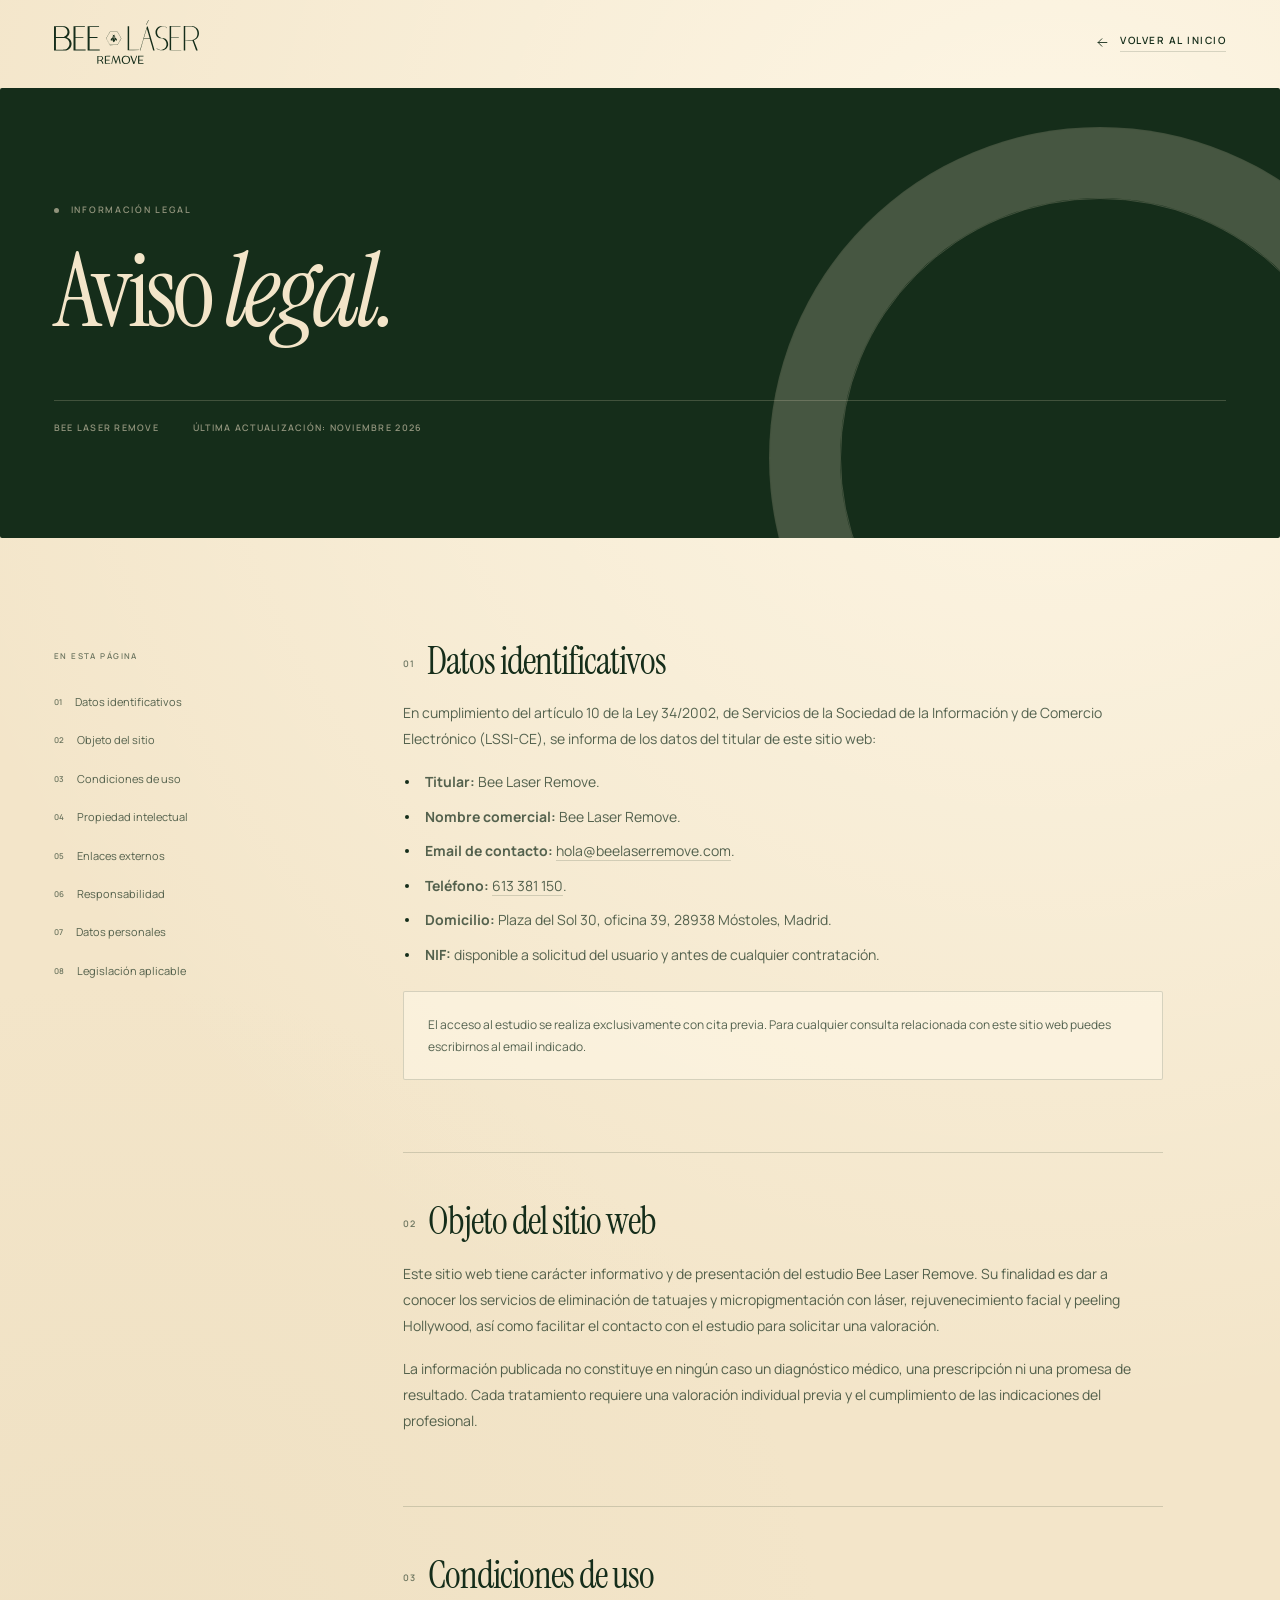
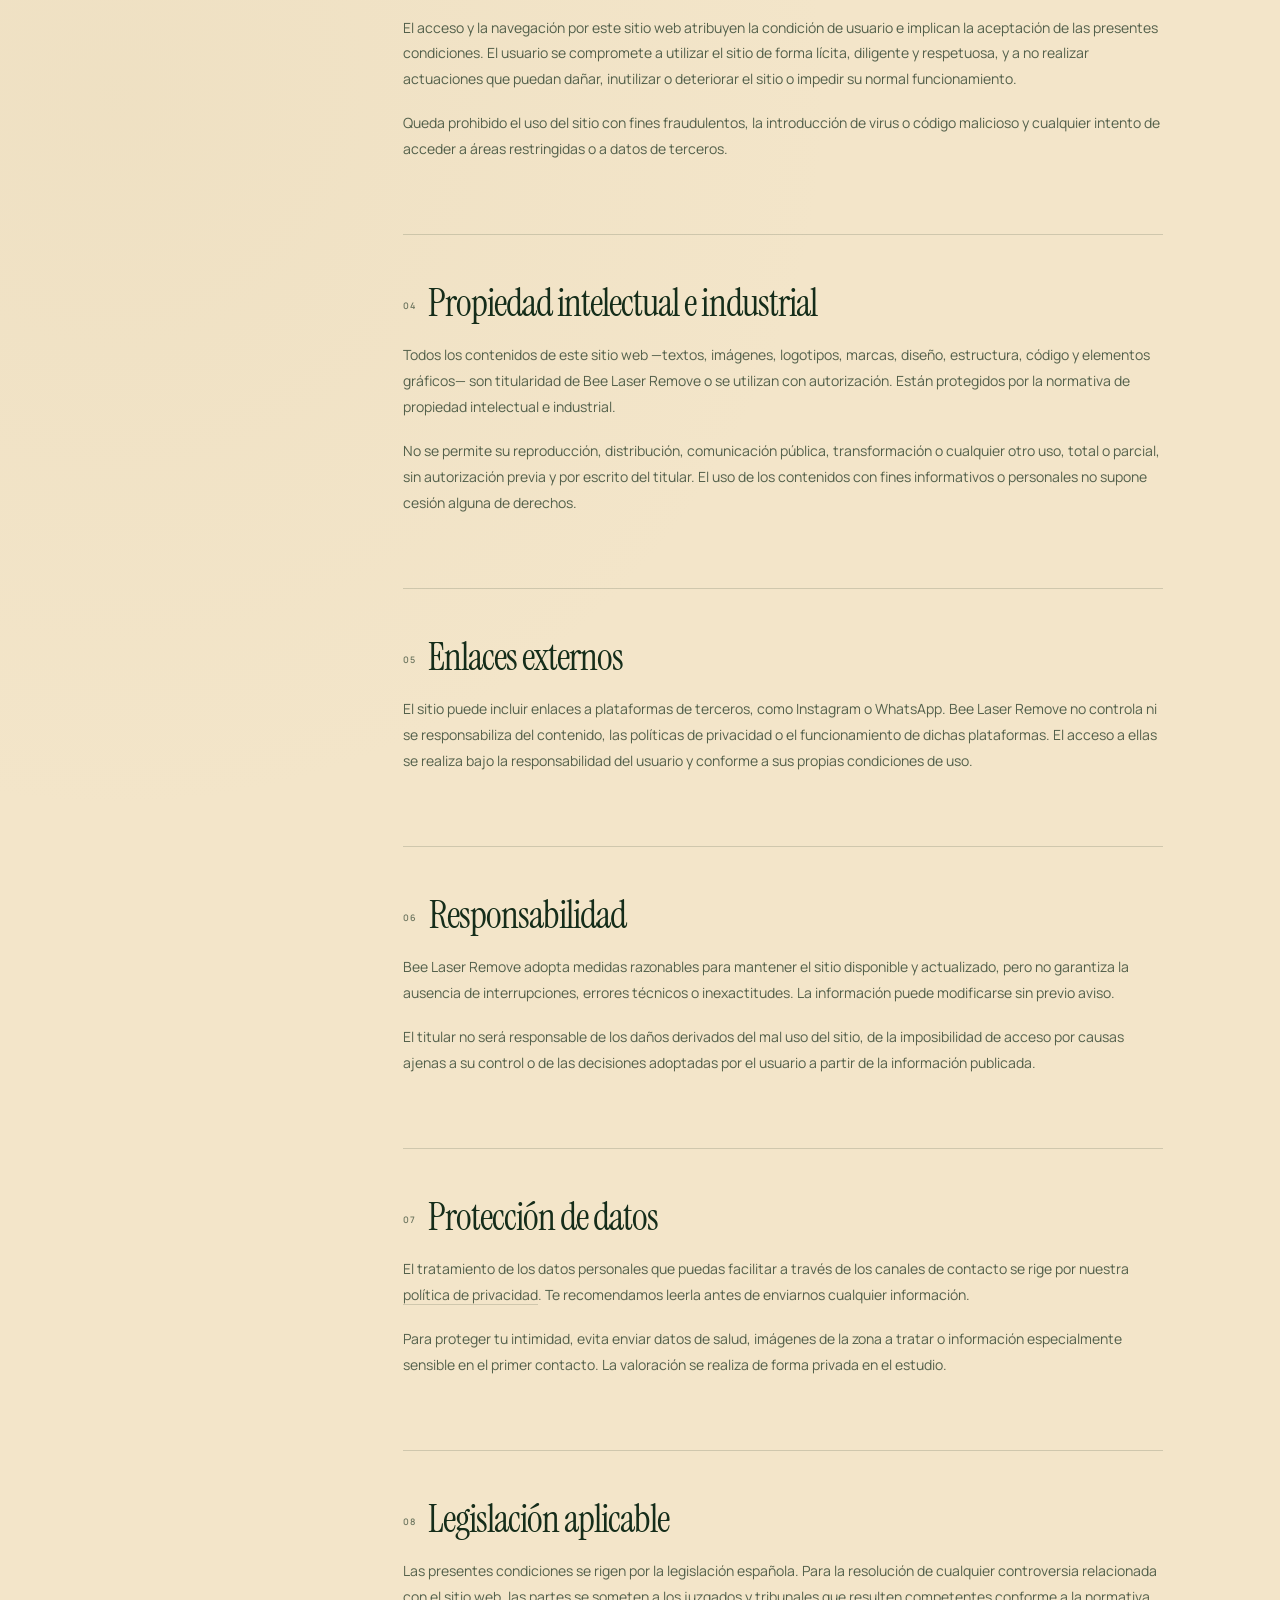
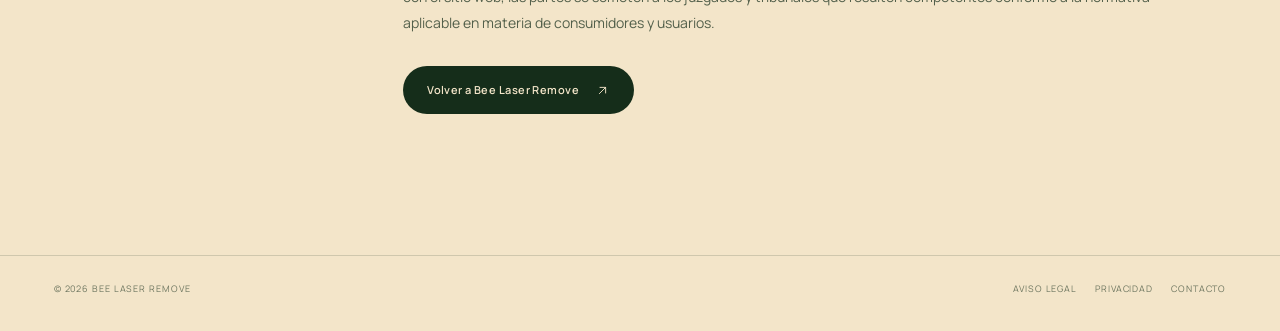
==== aviso-legal.html @ f2ea8e7b "Sitio web de Bee Laser Remove" ====
<!doctype html>
<html lang="es">
<head>
  <meta charset="utf-8">
  <meta name="viewport" content="width=device-width, initial-scale=1">
  <meta name="theme-color" content="#152d1a">
  <title>Aviso legal | Bee Laser Remove</title>
  <meta name="description" content="Aviso legal de Bee Laser Remove: datos identificativos, condiciones de uso, propiedad intelectual y responsabilidad.">
  <meta name="robots" content="noindex, follow">
  <link rel="icon" href="assets/favicon.svg" type="image/svg+xml">
  <link rel="icon" href="assets/favicon.png" type="image/png">
  <link rel="apple-touch-icon" href="assets/apple-touch-icon.png">
  <link rel="preload" href="assets/fonts/instrument-serif.woff2" as="font" type="font/woff2" crossorigin>
  <link rel="preload" href="assets/fonts/manrope.woff2" as="font" type="font/woff2" crossorigin>
  <link rel="stylesheet" href="css/legal.css">
</head>
<body>
  <a class="skip-link" href="#contenido">Saltar al contenido</a>

  <header class="legal-header container">
    <a class="legal-header__brand" href="index.html" aria-label="Bee Laser Remove, volver al inicio">
      <img class="legal-header__logo" src="assets/logo-lockup.svg" width="2549" height="772" alt="Bee Laser Remove">
    </a>
    <a class="legal-header__back" href="index.html">
      <svg viewBox="0 0 24 24" aria-hidden="true"><path d="M19 12H5M11 6l-6 6 6 6"/></svg>
      <span>Volver al inicio</span>
    </a>
  </header>

  <main id="contenido">
    <section class="legal-hero" aria-labelledby="legal-title">
      <div class="container legal-hero__inner">
        <p class="eyebrow">Información legal</p>
        <h1 id="legal-title">Aviso <em>legal.</em></h1>
        <div class="legal-hero__meta">
          <span>Bee Laser Remove</span>
          <span>Última actualización: noviembre 2026</span>
        </div>
      </div>
    </section>

    <div class="legal-body">
      <div class="container legal-grid">
        <nav class="legal-index" aria-label="Índice del aviso legal">
          <p>En esta página</p>
          <ol>
            <li><a href="#datos">Datos identificativos</a></li>
            <li><a href="#objeto">Objeto del sitio</a></li>
            <li><a href="#uso">Condiciones de uso</a></li>
            <li><a href="#propiedad">Propiedad intelectual</a></li>
            <li><a href="#enlaces">Enlaces externos</a></li>
            <li><a href="#responsabilidad">Responsabilidad</a></li>
            <li><a href="#datos-personales">Datos personales</a></li>
            <li><a href="#legislacion">Legislación aplicable</a></li>
          </ol>
        </nav>

        <div class="legal-content">
          <!-- IMPORTANTE: completa el nombre o razón social, NIF y domicilio fiscal antes de publicar. -->
          <section id="datos">
            <h2><span>01</span>Datos identificativos</h2>
            <p>En cumplimiento del artículo 10 de la Ley 34/2002, de Servicios de la Sociedad de la Información y de Comercio Electrónico (LSSI-CE), se informa de los datos del titular de este sitio web:</p>
            <ul>
              <li><strong>Titular:</strong> Bee Laser Remove.</li>
              <li><strong>Nombre comercial:</strong> Bee Laser Remove.</li>
              <li><strong>Email de contacto:</strong> <a href="mailto:hola@beelaserremove.com">hola@beelaserremove.com</a>.</li>
              <li><strong>Teléfono:</strong> <a href="tel:613381150">613 381 150</a>.</li>
              <li><strong>Domicilio:</strong> Plaza del Sol 30, oficina 39, 28938 Móstoles, Madrid.</li>
              <li><strong>NIF:</strong> disponible a solicitud del usuario y antes de cualquier contratación.</li>
            </ul>
            <p class="legal-note">El acceso al estudio se realiza exclusivamente con cita previa. Para cualquier consulta relacionada con este sitio web puedes escribirnos al email indicado.</p>
          </section>

          <section id="objeto">
            <h2><span>02</span>Objeto del sitio web</h2>
            <p>Este sitio web tiene carácter informativo y de presentación del estudio Bee Laser Remove. Su finalidad es dar a conocer los servicios de eliminación de tatuajes y micropigmentación con láser, rejuvenecimiento facial y peeling Hollywood, así como facilitar el contacto con el estudio para solicitar una valoración.</p>
            <p>La información publicada no constituye en ningún caso un diagnóstico médico, una prescripción ni una promesa de resultado. Cada tratamiento requiere una valoración individual previa y el cumplimiento de las indicaciones del profesional.</p>
          </section>

          <section id="uso">
            <h2><span>03</span>Condiciones de uso</h2>
            <p>El acceso y la navegación por este sitio web atribuyen la condición de usuario e implican la aceptación de las presentes condiciones. El usuario se compromete a utilizar el sitio de forma lícita, diligente y respetuosa, y a no realizar actuaciones que puedan dañar, inutilizar o deteriorar el sitio o impedir su normal funcionamiento.</p>
            <p>Queda prohibido el uso del sitio con fines fraudulentos, la introducción de virus o código malicioso y cualquier intento de acceder a áreas restringidas o a datos de terceros.</p>
          </section>

          <section id="propiedad">
            <h2><span>04</span>Propiedad intelectual e industrial</h2>
            <p>Todos los contenidos de este sitio web —textos, imágenes, logotipos, marcas, diseño, estructura, código y elementos gráficos— son titularidad de Bee Laser Remove o se utilizan con autorización. Están protegidos por la normativa de propiedad intelectual e industrial.</p>
            <p>No se permite su reproducción, distribución, comunicación pública, transformación o cualquier otro uso, total o parcial, sin autorización previa y por escrito del titular. El uso de los contenidos con fines informativos o personales no supone cesión alguna de derechos.</p>
          </section>

          <section id="enlaces">
            <h2><span>05</span>Enlaces externos</h2>
            <p>El sitio puede incluir enlaces a plataformas de terceros, como Instagram o WhatsApp. Bee Laser Remove no controla ni se responsabiliza del contenido, las políticas de privacidad o el funcionamiento de dichas plataformas. El acceso a ellas se realiza bajo la responsabilidad del usuario y conforme a sus propias condiciones de uso.</p>
          </section>

          <section id="responsabilidad">
            <h2><span>06</span>Responsabilidad</h2>
            <p>Bee Laser Remove adopta medidas razonables para mantener el sitio disponible y actualizado, pero no garantiza la ausencia de interrupciones, errores técnicos o inexactitudes. La información puede modificarse sin previo aviso.</p>
            <p>El titular no será responsable de los daños derivados del mal uso del sitio, de la imposibilidad de acceso por causas ajenas a su control o de las decisiones adoptadas por el usuario a partir de la información publicada.</p>
          </section>

          <section id="datos-personales">
            <h2><span>07</span>Protección de datos</h2>
            <p>El tratamiento de los datos personales que puedas facilitar a través de los canales de contacto se rige por nuestra <a href="privacidad.html">política de privacidad</a>. Te recomendamos leerla antes de enviarnos cualquier información.</p>
            <p>Para proteger tu intimidad, evita enviar datos de salud, imágenes de la zona a tratar o información especialmente sensible en el primer contacto. La valoración se realiza de forma privada en el estudio.</p>
          </section>

          <section id="legislacion">
            <h2><span>08</span>Legislación aplicable</h2>
            <p>Las presentes condiciones se rigen por la legislación española. Para la resolución de cualquier controversia relacionada con el sitio web, las partes se someten a los juzgados y tribunales que resulten competentes conforme a la normativa aplicable en materia de consumidores y usuarios.</p>
            <a class="legal-button" href="index.html">
              Volver a Bee Laser Remove
              <svg viewBox="0 0 24 24" aria-hidden="true"><path d="M7 17 17 7M8 7h9v9"/></svg>
            </a>
          </section>
        </div>
      </div>
    </div>
  </main>

  <footer class="legal-footer">
    <div class="container legal-footer__inner">
      <p>© <span data-year>2026</span> Bee Laser Remove</p>
      <div class="legal-footer__links">
        <a href="aviso-legal.html">Aviso legal</a>
        <a href="privacidad.html">Privacidad</a>
        <a href="index.html#contacto">Contacto</a>
      </div>
    </div>
  </footer>

  <script>document.querySelectorAll("[data-year]").forEach((el) => { el.textContent = String(new Date().getFullYear()); });</script>
</body>
</html>
---- css/legal.css ----
/* =========================================
   BEE LASER REMOVE — páginas legales
   ========================================= */

@font-face {
  font-family: "Instrument Serif";
  src: url("../assets/fonts/instrument-serif.woff2") format("woff2");
  font-weight: 400;
  font-style: normal;
  font-display: swap;
}

@font-face {
  font-family: "Instrument Serif";
  src: url("../assets/fonts/instrument-serif-italic.woff2") format("woff2");
  font-weight: 400;
  font-style: italic;
  font-display: swap;
}

@font-face {
  font-family: "Manrope";
  src: url("../assets/fonts/manrope.woff2") format("woff2");
  font-weight: 300 700;
  font-style: normal;
  font-display: swap;
}

:root {
  --forest: #152d1a;
  --forest-deep: #0d1e11;
  --cream: #f3e5c9;
  --cream-bright: #faf0dc;
  --ink-muted: rgba(21, 45, 26, 0.72);
  --ink-faint: rgba(21, 45, 26, 0.6);
  --cream-muted: rgba(243, 229, 201, 0.7);
  --cream-faint: rgba(243, 229, 201, 0.56);
  --line: rgba(21, 45, 26, 0.16);
  --line-light: rgba(243, 229, 201, 0.2);
  --font-display: "Instrument Serif", Georgia, serif;
  --font-sans: "Manrope", "Helvetica Neue", Arial, sans-serif;
  --ease: cubic-bezier(0.22, 0.61, 0.36, 1);
  --pad: clamp(20px, 4.2vw, 72px);
  --container: 1560px;
}

*,
*::before,
*::after {
  box-sizing: border-box;
}

html {
  scroll-behavior: smooth;
  -webkit-text-size-adjust: 100%;
}

body {
  margin: 0;
  background:
    radial-gradient(circle at 82% 7%, rgba(255, 249, 234, 0.88), transparent 34%),
    radial-gradient(circle at 9% 48%, rgba(213, 196, 157, 0.14), transparent 33%),
    var(--cream);
  color: var(--forest);
  font-family: var(--font-sans);
  font-size: 16px;
  line-height: 1.65;
  -webkit-font-smoothing: antialiased;
  -moz-osx-font-smoothing: grayscale;
  overflow-x: hidden;
}

::selection {
  background: var(--forest);
  color: var(--cream);
}

h1,
h2,
h3,
p,
ul {
  margin: 0;
  padding: 0;
}

a {
  color: inherit;
  text-decoration: none;
}

img {
  display: block;
}

.container {
  width: 100%;
  max-width: var(--container);
  margin: 0 auto;
  padding-right: var(--pad);
  padding-left: var(--pad);
}

.skip-link {
  position: fixed;
  top: -100px;
  left: 12px;
  z-index: 999;
  padding: 12px 18px;
  border-radius: 100px;
  background: var(--forest);
  color: var(--cream);
  font-size: 12px;
  font-weight: 600;
  transition: top 0.25s var(--ease);
}

.skip-link:focus {
  top: 12px;
}

/* ---------- Header ---------- */

.legal-header {
  display: flex;
  align-items: center;
  justify-content: space-between;
  gap: 24px;
  padding-top: 20px;
  padding-bottom: 20px;
}

.legal-header__brand {
  display: inline-flex;
}

.legal-header__logo {
  width: auto;
  height: 44px;
}

.legal-header__back {
  display: inline-flex;
  align-items: center;
  gap: 10px;
  padding: 10px 0;
  font-size: 10px;
  font-weight: 600;
  letter-spacing: 0.15em;
  text-transform: uppercase;
}

.legal-header__back svg {
  width: 15px;
  height: 15px;
  fill: none;
  stroke: currentColor;
  stroke-width: 1.4;
  stroke-linecap: round;
  stroke-linejoin: round;
  transition: transform 0.3s var(--ease);
}

.legal-header__back:hover svg {
  transform: translateX(-4px);
}

.legal-header__back span {
  border-bottom: 1px solid var(--line);
  padding-bottom: 2px;
}

/* ---------- Hero ---------- */

.legal-hero {
  position: relative;
  overflow: hidden;
  margin-top: 4px;
  padding: clamp(64px, 9vw, 130px) 0 clamp(58px, 8vw, 108px);
  border-radius: 2px;
  background: var(--forest);
  color: var(--cream);
}

.legal-hero::after {
  content: "";
  position: absolute;
  right: -80px;
  bottom: -180px;
  width: 520px;
  height: 520px;
  border: 1px solid var(--line-light);
  border-radius: 50%;
  box-shadow:
    0 0 0 70px rgba(243, 229, 201, 0.025),
    0 0 0 71px var(--line-light);
  pointer-events: none;
}

.legal-hero__inner {
  position: relative;
  z-index: 1;
}

.legal-hero .eyebrow {
  display: flex;
  align-items: center;
  gap: 12px;
  color: var(--cream-faint);
  font-size: 9px;
  font-weight: 600;
  letter-spacing: 0.19em;
  text-transform: uppercase;
}

.legal-hero .eyebrow::before {
  content: "";
  width: 5px;
  height: 5px;
  border-radius: 50%;
  background: currentColor;
}

.legal-hero h1 {
  max-width: 820px;
  margin-top: 28px;
  font-family: var(--font-display);
  font-size: clamp(3.4rem, 8vw, 7.6rem);
  font-weight: 400;
  line-height: 0.9;
  letter-spacing: -0.04em;
}

.legal-hero h1 em {
  font-style: italic;
}

.legal-hero__meta {
  display: flex;
  flex-wrap: wrap;
  gap: 12px 34px;
  margin-top: clamp(34px, 5vw, 62px);
  padding-top: 20px;
  border-top: 1px solid var(--line-light);
  color: var(--cream-faint);
  font-size: 9px;
  font-weight: 600;
  letter-spacing: 0.14em;
  text-transform: uppercase;
}

/* ---------- Content ---------- */

.legal-body {
  padding: clamp(56px, 8vw, 112px) 0 clamp(80px, 11vw, 150px);
}

.legal-grid {
  display: grid;
  grid-template-columns: minmax(180px, 0.3fr) minmax(0, 1fr);
  align-items: start;
  gap: clamp(40px, 8vw, 150px);
}

.legal-index {
  position: sticky;
  top: 40px;
  padding-top: 8px;
}

.legal-index p {
  color: var(--ink-faint);
  font-size: 8px;
  font-weight: 600;
  letter-spacing: 0.18em;
  text-transform: uppercase;
}

.legal-index ol {
  display: grid;
  gap: 12px;
  margin-top: 24px;
  padding: 0;
  list-style: none;
  counter-reset: legal;
}

.legal-index li {
  counter-increment: legal;
}

.legal-index a {
  display: inline-flex;
  gap: 12px;
  color: var(--ink-muted);
  font-size: 11px;
  line-height: 1.5;
  transition: color 0.3s var(--ease);
}

.legal-index a::before {
  content: "0" counter(legal);
  color: var(--ink-faint);
  font-size: 8px;
  font-weight: 600;
  letter-spacing: 0.06em;
  padding-top: 2px;
}

.legal-index a:hover {
  color: var(--forest);
}

.legal-content {
  max-width: 760px;
}

.legal-content section + section {
  margin-top: clamp(44px, 6vw, 72px);
  padding-top: clamp(34px, 4vw, 48px);
  border-top: 1px solid var(--line);
}

.legal-content h2 {
  font-family: var(--font-display);
  font-size: clamp(1.85rem, 3vw, 2.6rem);
  font-weight: 400;
  line-height: 1.08;
  letter-spacing: -0.025em;
}

.legal-content h2 span {
  display: inline-block;
  margin-right: 12px;
  color: var(--ink-faint);
  font-family: var(--font-sans);
  font-size: 9px;
  font-weight: 600;
  letter-spacing: 0.08em;
  vertical-align: 0.8em;
}

.legal-content h3 {
  margin-top: 28px;
  font-size: 12px;
  font-weight: 700;
  letter-spacing: 0.06em;
  text-transform: uppercase;
}

.legal-content p {
  margin-top: 18px;
  color: var(--ink-muted);
  font-size: 14px;
  line-height: 1.85;
}

.legal-content p strong {
  color: var(--forest);
  font-weight: 600;
}

.legal-content a:not(.legal-button) {
  border-bottom: 1px solid var(--line);
  transition: border-color 0.3s var(--ease);
}

.legal-content a:not(.legal-button):hover {
  border-color: var(--forest);
}

.legal-content ul {
  display: grid;
  gap: 10px;
  margin-top: 18px;
  padding-left: 0;
  list-style: none;
}

.legal-content ul li {
  position: relative;
  padding-left: 22px;
  color: var(--ink-muted);
  font-size: 14px;
  line-height: 1.75;
}

.legal-content ul li::before {
  content: "";
  position: absolute;
  top: 0.72em;
  left: 2px;
  width: 4px;
  height: 4px;
  border-radius: 50%;
  background: var(--forest);
}

.legal-content .legal-note {
  margin-top: 24px;
  padding: 22px 24px;
  border: 1px solid var(--line);
  border-radius: 2px;
  background: rgba(255, 249, 234, 0.5);
  color: var(--ink-muted);
  font-size: 12px;
  line-height: 1.8;
}

.legal-content .legal-note strong {
  color: var(--forest);
}

.legal-button {
  display: inline-flex;
  align-items: center;
  gap: 16px;
  margin-top: 30px;
  padding: 15px 24px;
  border-radius: 100px;
  background: var(--forest);
  color: var(--cream);
  font-size: 11px;
  font-weight: 600;
  letter-spacing: 0.04em;
  transition: background 0.3s var(--ease);
}

.legal-button:hover {
  background: var(--forest-deep);
}

.legal-button svg {
  width: 15px;
  height: 15px;
  fill: none;
  stroke: currentColor;
  stroke-width: 1.5;
  stroke-linecap: round;
  stroke-linejoin: round;
}

/* ---------- Footer ---------- */

.legal-footer {
  padding: 26px 0 34px;
  border-top: 1px solid var(--line);
}

.legal-footer__inner {
  display: flex;
  align-items: center;
  justify-content: space-between;
  gap: 20px;
  color: var(--ink-faint);
  font-size: 9px;
  letter-spacing: 0.1em;
  text-transform: uppercase;
}

.legal-footer__links {
  display: flex;
  flex-wrap: wrap;
  gap: 18px;
}

.legal-footer a {
  transition: color 0.3s var(--ease);
}

.legal-footer a:hover {
  color: var(--forest);
}

/* ---------- Responsive ---------- */

@media (max-width: 820px) {
  .legal-grid {
    grid-template-columns: 1fr;
    gap: 48px;
  }

  .legal-index {
    position: static;
    padding-top: 0;
  }

  .legal-index ol {
    grid-template-columns: 1fr 1fr;
    gap: 10px 22px;
  }

  .legal-hero::after {
    right: -260px;
    bottom: -260px;
  }

  .legal-footer__inner {
    flex-direction: column;
    align-items: flex-start;
    gap: 14px;
  }
}

@media (max-width: 600px) {
  .legal-header {
    padding-top: 14px;
    padding-bottom: 14px;
  }

  .legal-header__logo {
    height: 36px;
  }

  .legal-header__back span {
    display: none;
  }

  .legal-hero {
    padding-top: 54px;
    padding-bottom: 54px;
  }

  .legal-hero h1 {
    margin-top: 22px;
  }

  .legal-index ol {
    grid-template-columns: 1fr;
  }

  .legal-content p,
  .legal-content ul li {
    font-size: 13px;
  }

  .legal-content .legal-note {
    padding: 18px;
  }
}
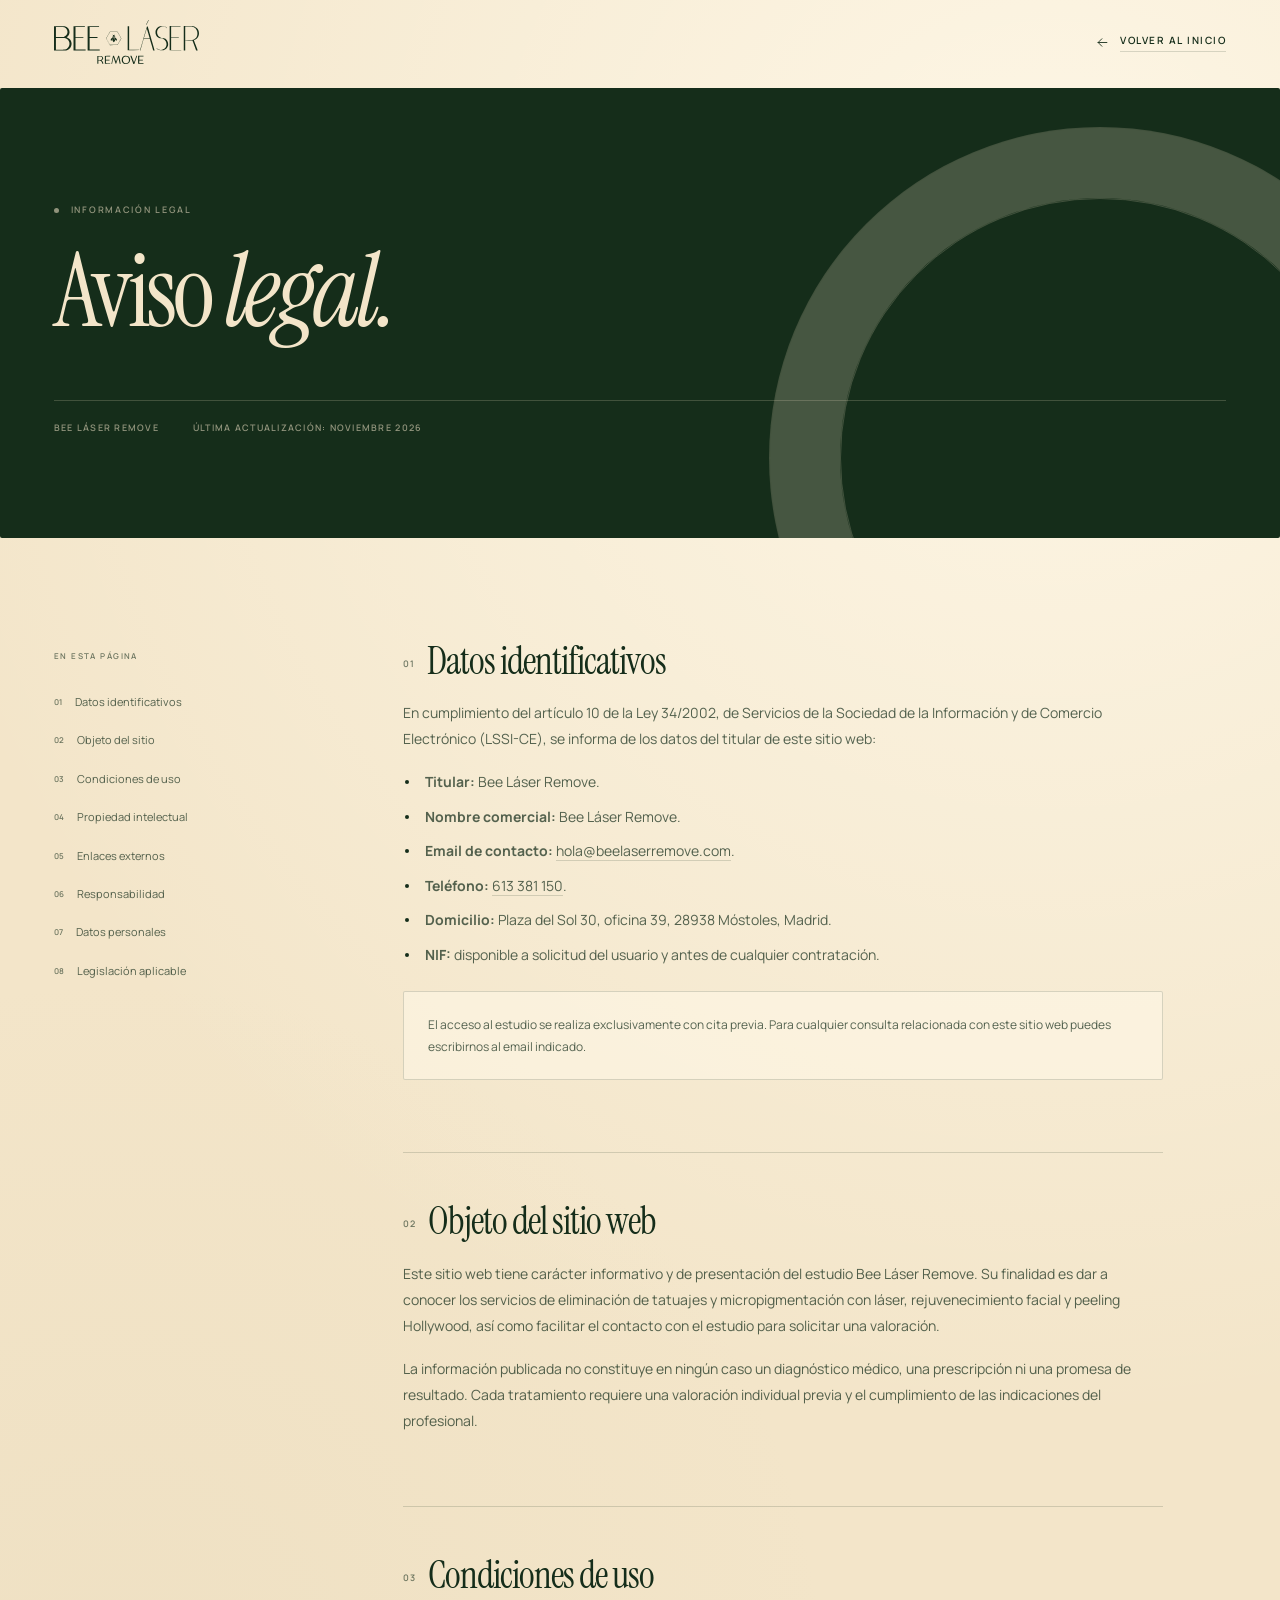
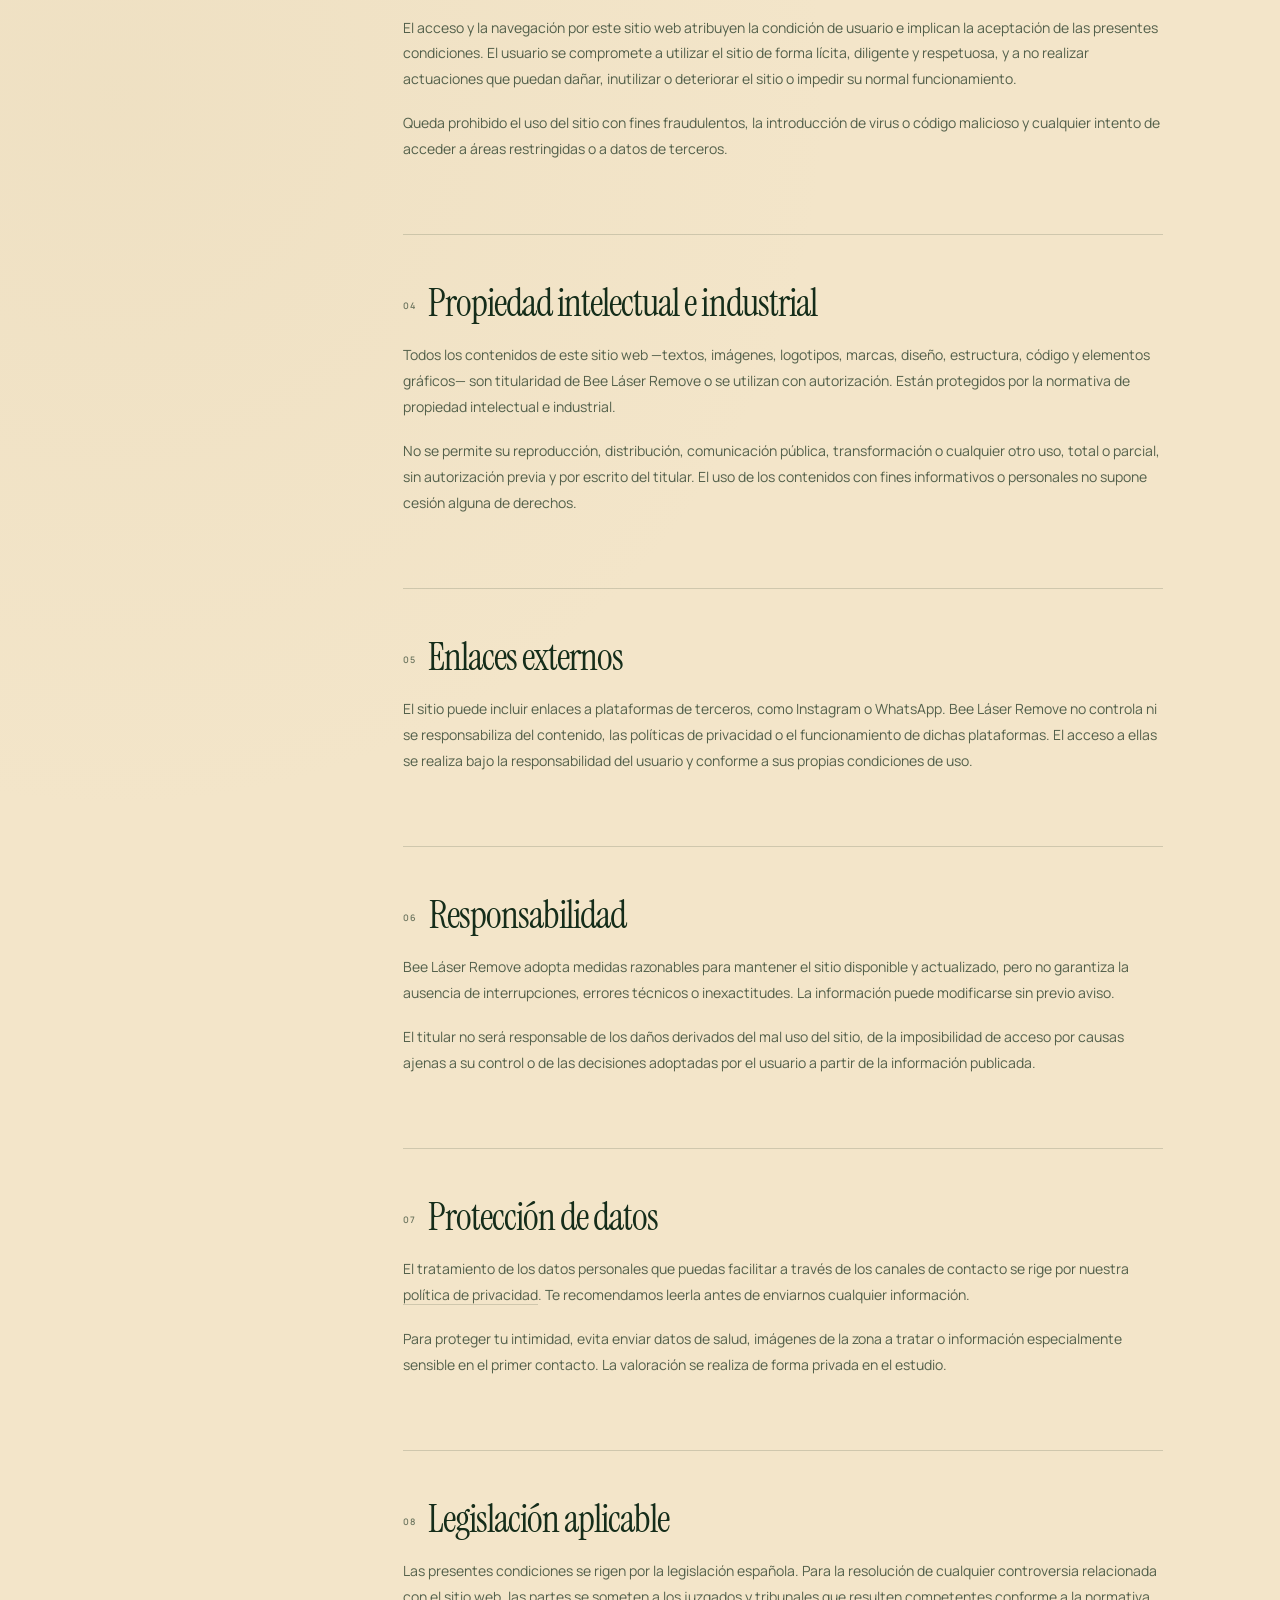
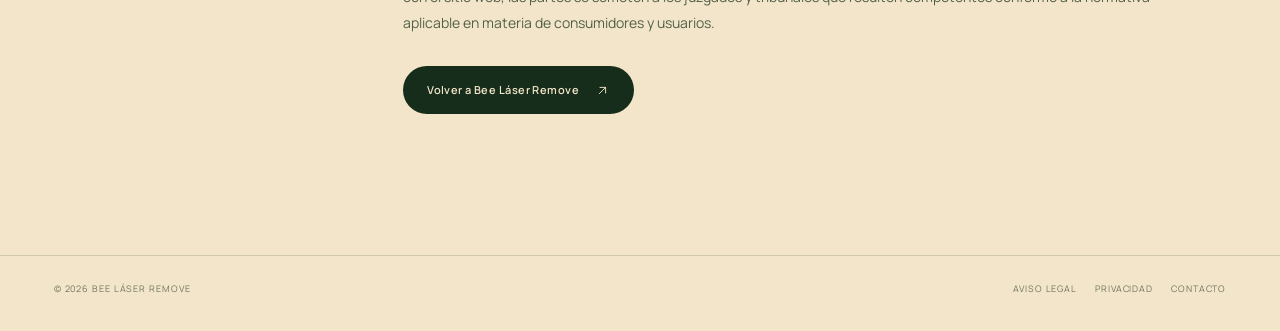
==== commit 049158b5: "Afina el giro 3D, el hero y limpia bloques SEO" ====
--- a/aviso-legal.html
+++ b/aviso-legal.html
@@ -4,8 +4,8 @@
   <meta charset="utf-8">
   <meta name="viewport" content="width=device-width, initial-scale=1">
   <meta name="theme-color" content="#152d1a">
-  <title>Aviso legal | Bee Laser Remove</title>
-  <meta name="description" content="Aviso legal de Bee Laser Remove: datos identificativos, condiciones de uso, propiedad intelectual y responsabilidad.">
+  <title>Aviso legal | Bee Láser Remove</title>
+  <meta name="description" content="Aviso legal de Bee Láser Remove: datos identificativos, condiciones de uso, propiedad intelectual y responsabilidad.">
   <meta name="robots" content="noindex, follow">
   <link rel="icon" href="assets/favicon.svg" type="image/svg+xml">
   <link rel="icon" href="assets/favicon.png" type="image/png">
@@ -18,8 +18,8 @@
   <a class="skip-link" href="#contenido">Saltar al contenido</a>
 
   <header class="legal-header container">
-    <a class="legal-header__brand" href="index.html" aria-label="Bee Laser Remove, volver al inicio">
-      <img class="legal-header__logo" src="assets/logo-lockup.svg" width="2549" height="772" alt="Bee Laser Remove">
+    <a class="legal-header__brand" href="index.html" aria-label="Bee Láser Remove, volver al inicio">
+      <img class="legal-header__logo" src="assets/logo-lockup.svg" width="2549" height="772" alt="Bee Láser Remove">
     </a>
     <a class="legal-header__back" href="index.html">
       <svg viewBox="0 0 24 24" aria-hidden="true"><path d="M19 12H5M11 6l-6 6 6 6"/></svg>
@@ -33,7 +33,7 @@
         <p class="eyebrow">Información legal</p>
         <h1 id="legal-title">Aviso <em>legal.</em></h1>
         <div class="legal-hero__meta">
-          <span>Bee Laser Remove</span>
+          <span>Bee Láser Remove</span>
           <span>Última actualización: noviembre 2026</span>
         </div>
       </div>
@@ -61,8 +61,8 @@
             <h2><span>01</span>Datos identificativos</h2>
             <p>En cumplimiento del artículo 10 de la Ley 34/2002, de Servicios de la Sociedad de la Información y de Comercio Electrónico (LSSI-CE), se informa de los datos del titular de este sitio web:</p>
             <ul>
-              <li><strong>Titular:</strong> Bee Laser Remove.</li>
-              <li><strong>Nombre comercial:</strong> Bee Laser Remove.</li>
+              <li><strong>Titular:</strong> Bee Láser Remove.</li>
+              <li><strong>Nombre comercial:</strong> Bee Láser Remove.</li>
               <li><strong>Email de contacto:</strong> <a href="mailto:hola@beelaserremove.com">hola@beelaserremove.com</a>.</li>
               <li><strong>Teléfono:</strong> <a href="tel:613381150">613 381 150</a>.</li>
               <li><strong>Domicilio:</strong> Plaza del Sol 30, oficina 39, 28938 Móstoles, Madrid.</li>
@@ -73,7 +73,7 @@
 
           <section id="objeto">
             <h2><span>02</span>Objeto del sitio web</h2>
-            <p>Este sitio web tiene carácter informativo y de presentación del estudio Bee Laser Remove. Su finalidad es dar a conocer los servicios de eliminación de tatuajes y micropigmentación con láser, rejuvenecimiento facial y peeling Hollywood, así como facilitar el contacto con el estudio para solicitar una valoración.</p>
+            <p>Este sitio web tiene carácter informativo y de presentación del estudio Bee Láser Remove. Su finalidad es dar a conocer los servicios de eliminación de tatuajes y micropigmentación con láser, rejuvenecimiento facial y peeling Hollywood, así como facilitar el contacto con el estudio para solicitar una valoración.</p>
             <p>La información publicada no constituye en ningún caso un diagnóstico médico, una prescripción ni una promesa de resultado. Cada tratamiento requiere una valoración individual previa y el cumplimiento de las indicaciones del profesional.</p>
           </section>
 
@@ -85,18 +85,18 @@
 
           <section id="propiedad">
             <h2><span>04</span>Propiedad intelectual e industrial</h2>
-            <p>Todos los contenidos de este sitio web —textos, imágenes, logotipos, marcas, diseño, estructura, código y elementos gráficos— son titularidad de Bee Laser Remove o se utilizan con autorización. Están protegidos por la normativa de propiedad intelectual e industrial.</p>
+            <p>Todos los contenidos de este sitio web —textos, imágenes, logotipos, marcas, diseño, estructura, código y elementos gráficos— son titularidad de Bee Láser Remove o se utilizan con autorización. Están protegidos por la normativa de propiedad intelectual e industrial.</p>
             <p>No se permite su reproducción, distribución, comunicación pública, transformación o cualquier otro uso, total o parcial, sin autorización previa y por escrito del titular. El uso de los contenidos con fines informativos o personales no supone cesión alguna de derechos.</p>
           </section>
 
           <section id="enlaces">
             <h2><span>05</span>Enlaces externos</h2>
-            <p>El sitio puede incluir enlaces a plataformas de terceros, como Instagram o WhatsApp. Bee Laser Remove no controla ni se responsabiliza del contenido, las políticas de privacidad o el funcionamiento de dichas plataformas. El acceso a ellas se realiza bajo la responsabilidad del usuario y conforme a sus propias condiciones de uso.</p>
+            <p>El sitio puede incluir enlaces a plataformas de terceros, como Instagram o WhatsApp. Bee Láser Remove no controla ni se responsabiliza del contenido, las políticas de privacidad o el funcionamiento de dichas plataformas. El acceso a ellas se realiza bajo la responsabilidad del usuario y conforme a sus propias condiciones de uso.</p>
           </section>
 
           <section id="responsabilidad">
             <h2><span>06</span>Responsabilidad</h2>
-            <p>Bee Laser Remove adopta medidas razonables para mantener el sitio disponible y actualizado, pero no garantiza la ausencia de interrupciones, errores técnicos o inexactitudes. La información puede modificarse sin previo aviso.</p>
+            <p>Bee Láser Remove adopta medidas razonables para mantener el sitio disponible y actualizado, pero no garantiza la ausencia de interrupciones, errores técnicos o inexactitudes. La información puede modificarse sin previo aviso.</p>
             <p>El titular no será responsable de los daños derivados del mal uso del sitio, de la imposibilidad de acceso por causas ajenas a su control o de las decisiones adoptadas por el usuario a partir de la información publicada.</p>
           </section>
 
@@ -110,7 +110,7 @@
             <h2><span>08</span>Legislación aplicable</h2>
             <p>Las presentes condiciones se rigen por la legislación española. Para la resolución de cualquier controversia relacionada con el sitio web, las partes se someten a los juzgados y tribunales que resulten competentes conforme a la normativa aplicable en materia de consumidores y usuarios.</p>
             <a class="legal-button" href="index.html">
-              Volver a Bee Laser Remove
+              Volver a Bee Láser Remove
               <svg viewBox="0 0 24 24" aria-hidden="true"><path d="M7 17 17 7M8 7h9v9"/></svg>
             </a>
           </section>
@@ -121,7 +121,7 @@
 
   <footer class="legal-footer">
     <div class="container legal-footer__inner">
-      <p>© <span data-year>2026</span> Bee Laser Remove</p>
+      <p>© <span data-year>2026</span> Bee Láser Remove</p>
       <div class="legal-footer__links">
         <a href="aviso-legal.html">Aviso legal</a>
         <a href="privacidad.html">Privacidad</a>
--- a/css/legal.css
+++ b/css/legal.css
@@ -1,5 +1,5 @@
 /* =========================================
-   BEE LASER REMOVE — páginas legales
+   BEE LÁSER REMOVE — páginas legales
    ========================================= */
 
 @font-face {
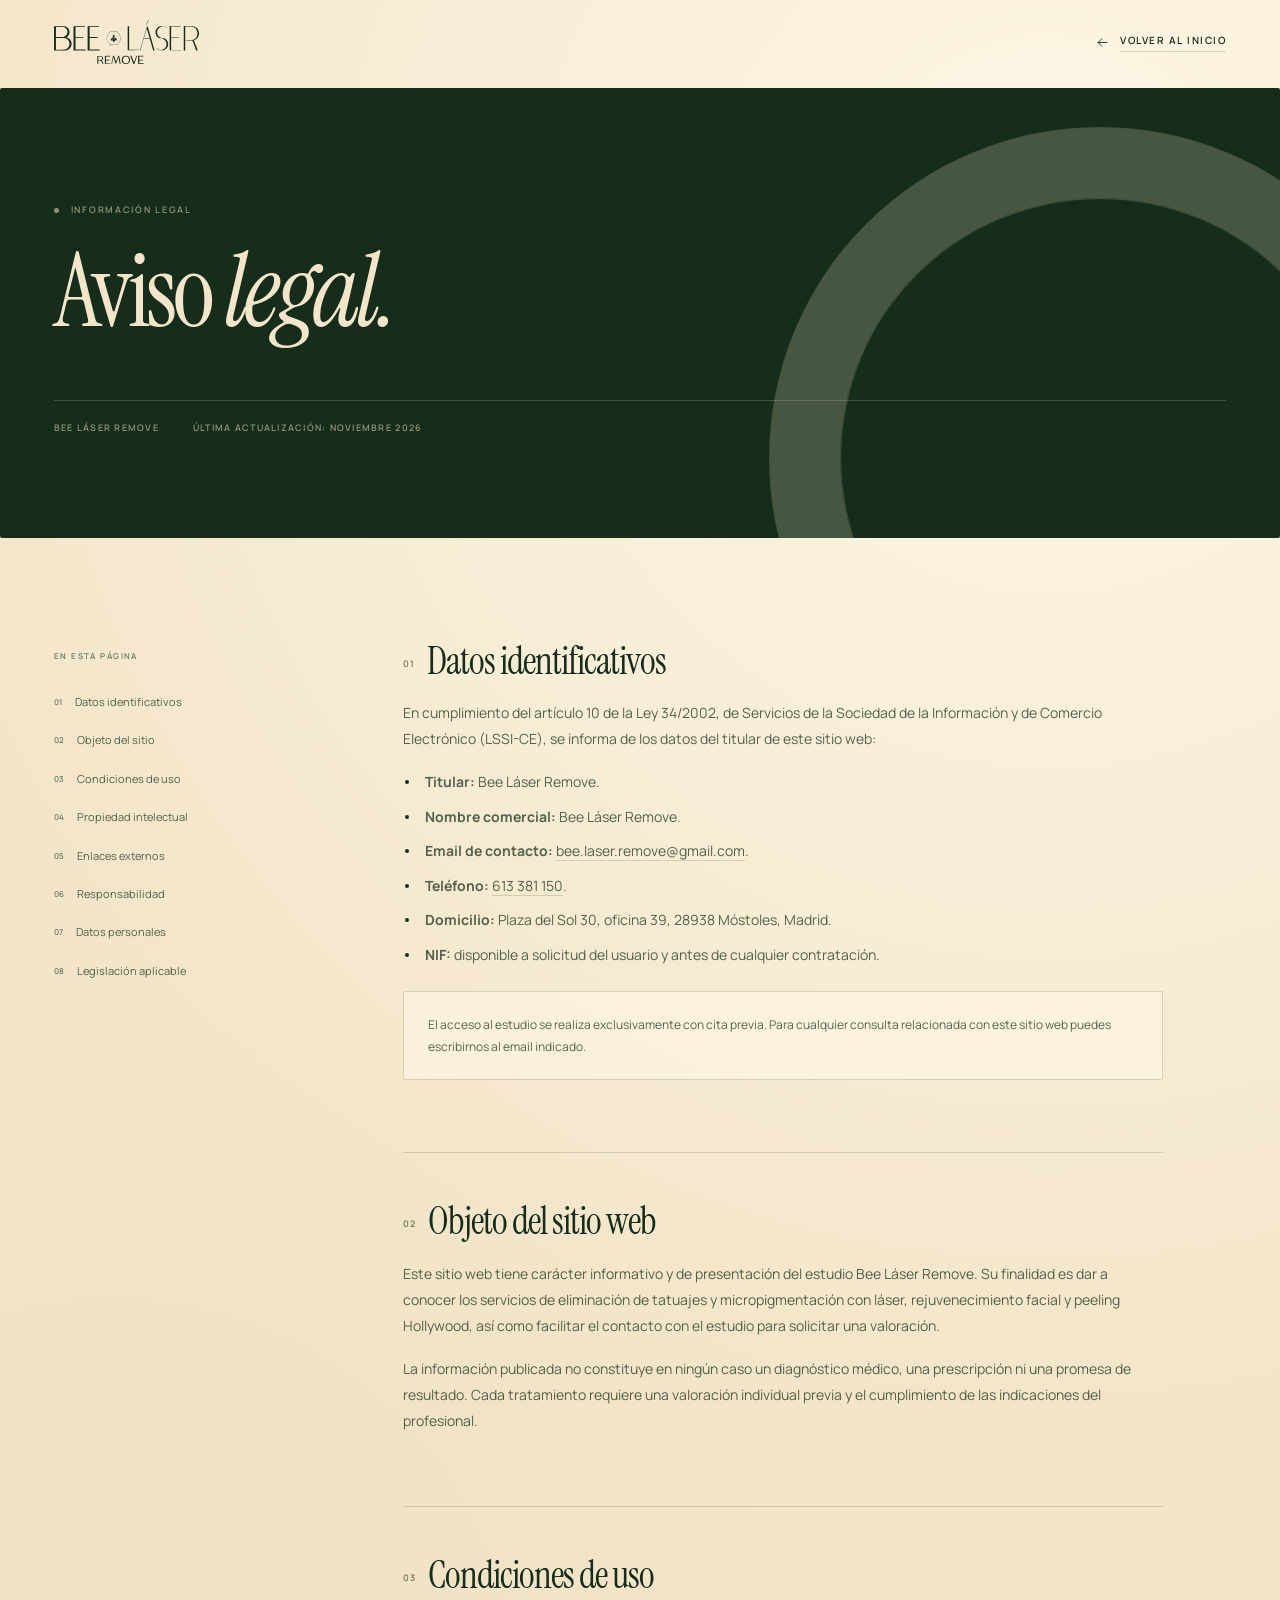
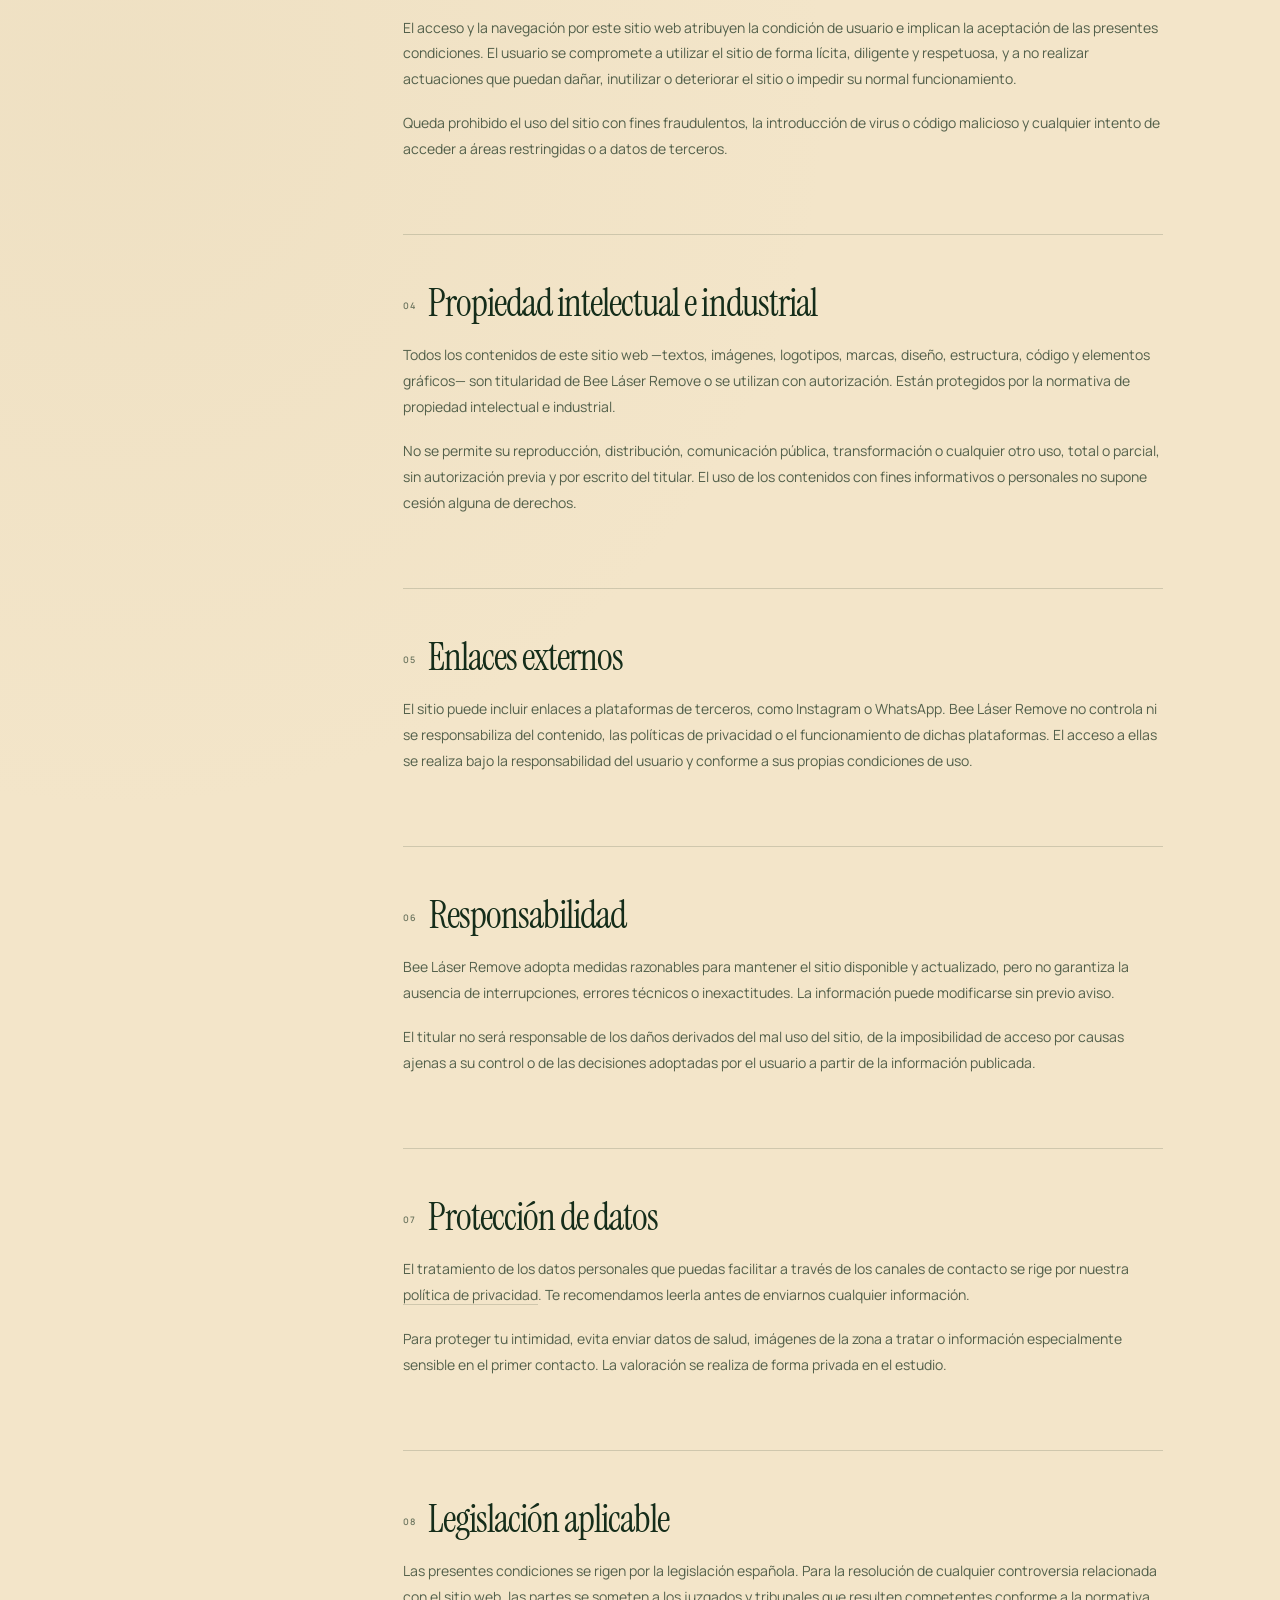
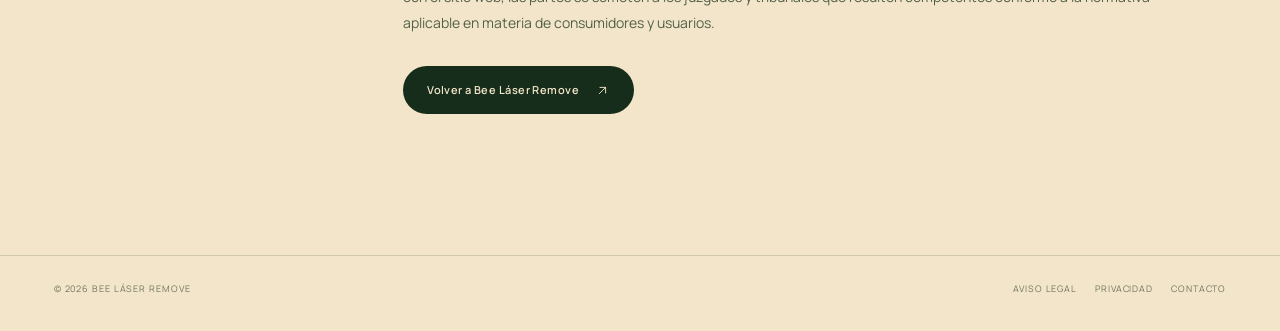
==== commit 2dac5443: "Actualiza email, cita y WhatsApp de contacto" ====
--- a/aviso-legal.html
+++ b/aviso-legal.html
@@ -63,7 +63,7 @@
             <ul>
               <li><strong>Titular:</strong> Bee Láser Remove.</li>
               <li><strong>Nombre comercial:</strong> Bee Láser Remove.</li>
-              <li><strong>Email de contacto:</strong> <a href="mailto:hola@beelaserremove.com">hola@beelaserremove.com</a>.</li>
+              <li><strong>Email de contacto:</strong> <a href="mailto:bee.laser.remove@gmail.com">bee.laser.remove@gmail.com</a>.</li>
               <li><strong>Teléfono:</strong> <a href="tel:613381150">613 381 150</a>.</li>
               <li><strong>Domicilio:</strong> Plaza del Sol 30, oficina 39, 28938 Móstoles, Madrid.</li>
               <li><strong>NIF:</strong> disponible a solicitud del usuario y antes de cualquier contratación.</li>
